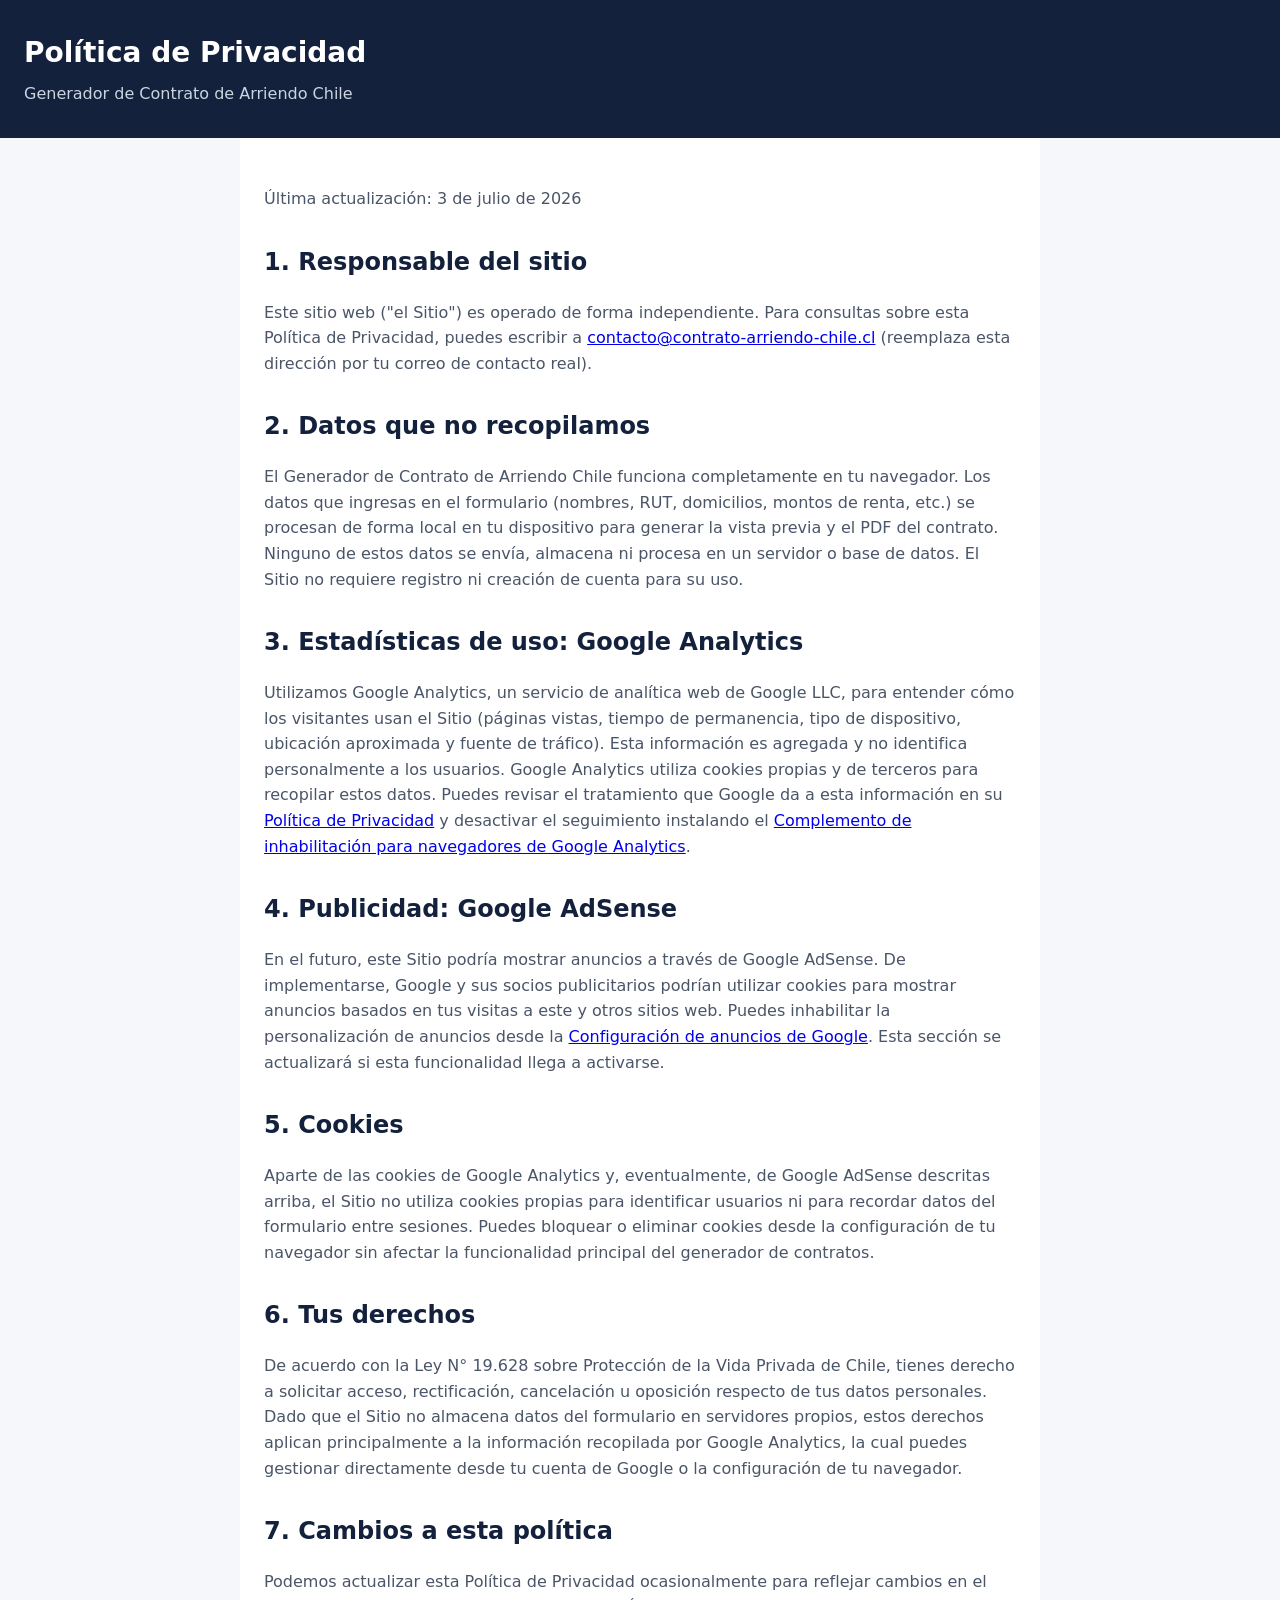
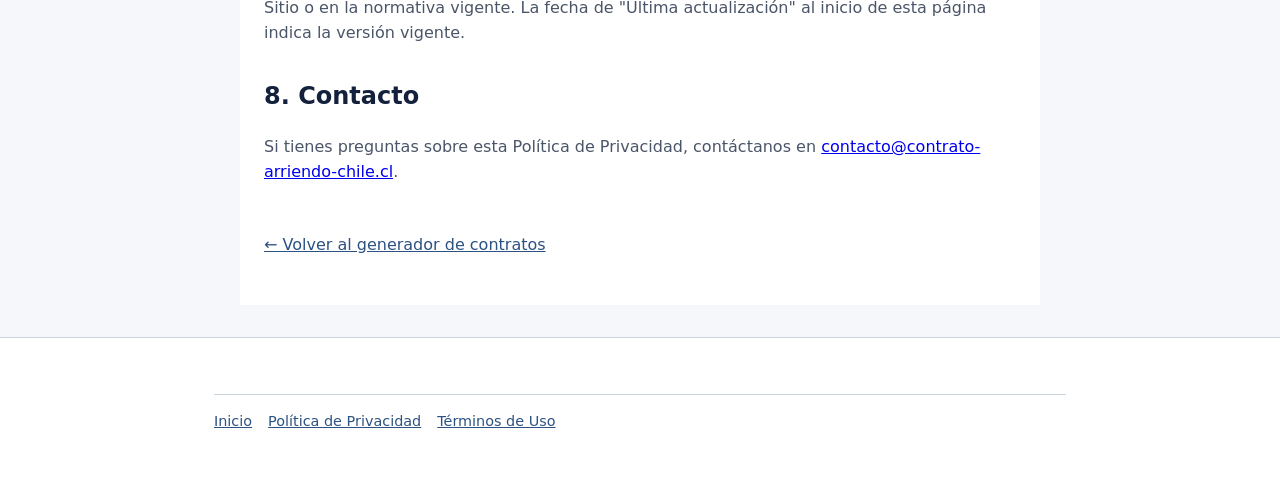
==== privacidad.html @ 9a6b4cc7 "Add privacy policy and terms of use pages Covers client-side-only form processing (no server storage" ====
<!DOCTYPE html>
<html lang="es-CL">
<head>
<meta charset="UTF-8">
<meta name="viewport" content="width=device-width, initial-scale=1">
<title>Política de Privacidad - Generador de Contrato de Arriendo Chile</title>
<meta name="description" content="Política de privacidad del Generador de Contrato de Arriendo Chile: qué datos se recopilan, uso de Google Analytics, cookies y AdSense.">
<meta name="robots" content="index, follow">
<link rel="icon" href="data:image/svg+xml,%3Csvg xmlns='http://www.w3.org/2000/svg' viewBox='0 0 100 100'%3E%3Crect width='100' height='100' rx='16' fill='%2314213d'/%3E%3Ctext x='50' y='68' font-size='58' text-anchor='middle' fill='white' font-family='Georgia,serif'%3E%C2%A7%3C/text%3E%3C/svg%3E">
<link rel="stylesheet" href="css/styles.css">
<script defer src="https://cdn.vercel-insights.com/v1/script.js"></script>
</head>
<body>

<header class="site-header">
  <div class="site-header__inner">
    <h1>Política de Privacidad</h1>
    <p class="site-header__subtitle">Generador de Contrato de Arriendo Chile</p>
  </div>
</header>

<main class="legal-page">

  <p>Última actualización: 3 de julio de 2026</p>

  <h2>1. Responsable del sitio</h2>
  <p>Este sitio web ("el Sitio") es operado de forma independiente. Para consultas sobre esta Política de Privacidad, puedes escribir a <a href="mailto:contacto@contrato-arriendo-chile.cl">contacto@contrato-arriendo-chile.cl</a> (reemplaza esta dirección por tu correo de contacto real).</p>

  <h2>2. Datos que no recopilamos</h2>
  <p>El Generador de Contrato de Arriendo Chile funciona completamente en tu navegador. Los datos que ingresas en el formulario (nombres, RUT, domicilios, montos de renta, etc.) se procesan de forma local en tu dispositivo para generar la vista previa y el PDF del contrato. Ninguno de estos datos se envía, almacena ni procesa en un servidor o base de datos. El Sitio no requiere registro ni creación de cuenta para su uso.</p>

  <h2>3. Estadísticas de uso: Google Analytics</h2>
  <p>Utilizamos Google Analytics, un servicio de analítica web de Google LLC, para entender cómo los visitantes usan el Sitio (páginas vistas, tiempo de permanencia, tipo de dispositivo, ubicación aproximada y fuente de tráfico). Esta información es agregada y no identifica personalmente a los usuarios. Google Analytics utiliza cookies propias y de terceros para recopilar estos datos. Puedes revisar el tratamiento que Google da a esta información en su <a href="https://policies.google.com/privacy" target="_blank" rel="noopener noreferrer">Política de Privacidad</a> y desactivar el seguimiento instalando el <a href="https://tools.google.com/dlpage/gaoptout" target="_blank" rel="noopener noreferrer">Complemento de inhabilitación para navegadores de Google Analytics</a>.</p>

  <h2>4. Publicidad: Google AdSense</h2>
  <p>En el futuro, este Sitio podría mostrar anuncios a través de Google AdSense. De implementarse, Google y sus socios publicitarios podrían utilizar cookies para mostrar anuncios basados en tus visitas a este y otros sitios web. Puedes inhabilitar la personalización de anuncios desde la <a href="https://adssettings.google.com" target="_blank" rel="noopener noreferrer">Configuración de anuncios de Google</a>. Esta sección se actualizará si esta funcionalidad llega a activarse.</p>

  <h2>5. Cookies</h2>
  <p>Aparte de las cookies de Google Analytics y, eventualmente, de Google AdSense descritas arriba, el Sitio no utiliza cookies propias para identificar usuarios ni para recordar datos del formulario entre sesiones. Puedes bloquear o eliminar cookies desde la configuración de tu navegador sin afectar la funcionalidad principal del generador de contratos.</p>

  <h2>6. Tus derechos</h2>
  <p>De acuerdo con la Ley N° 19.628 sobre Protección de la Vida Privada de Chile, tienes derecho a solicitar acceso, rectificación, cancelación u oposición respecto de tus datos personales. Dado que el Sitio no almacena datos del formulario en servidores propios, estos derechos aplican principalmente a la información recopilada por Google Analytics, la cual puedes gestionar directamente desde tu cuenta de Google o la configuración de tu navegador.</p>

  <h2>7. Cambios a esta política</h2>
  <p>Podemos actualizar esta Política de Privacidad ocasionalmente para reflejar cambios en el Sitio o en la normativa vigente. La fecha de "Última actualización" al inicio de esta página indica la versión vigente.</p>

  <h2>8. Contacto</h2>
  <p>Si tienes preguntas sobre esta Política de Privacidad, contáctanos en <a href="mailto:contacto@contrato-arriendo-chile.cl">contacto@contrato-arriendo-chile.cl</a>.</p>

  <a class="volver" href="index.html">← Volver al generador de contratos</a>

</main>

<footer class="site-footer">
  <div class="site-footer__inner">
    <nav class="site-footer__legal" aria-label="Enlaces legales">
      <a href="index.html">Inicio</a>
      <a href="privacidad.html">Política de Privacidad</a>
      <a href="terminos.html">Términos de Uso</a>
    </nav>
  </div>
</footer>

</body>
</html>
---- css/styles.css ----
:root {
  --azul-oscuro: #14213d;
  --azul-medio: #2c5282;
  --gris-texto: #4a5568;
  --gris-borde: #cbd5e0;
  --gris-fondo: #f5f7fa;
  --blanco: #ffffff;
  --rojo-error: #c53030;
  --rojo-fondo-error: #fff5f5;
}

* {
  box-sizing: border-box;
}

html, body {
  margin: 0;
  padding: 0;
}

body {
  font-family: system-ui, -apple-system, "Segoe UI", Roboto, sans-serif;
  color: var(--gris-texto);
  background: var(--gris-fondo);
  line-height: 1.5;
}

h1, h2, h3 {
  color: var(--azul-oscuro);
}

.visually-hidden {
  position: absolute;
  width: 1px;
  height: 1px;
  overflow: hidden;
  clip: rect(0 0 0 0);
  white-space: nowrap;
}

/* Header */

.site-header {
  background: var(--azul-oscuro);
  color: var(--blanco);
  padding: 2rem 1.5rem;
}

.site-header__inner {
  max-width: 1400px;
  margin: 0 auto;
}

.site-header h1 {
  color: var(--blanco);
  margin: 0 0 0.5rem;
  font-size: 1.75rem;
}

.site-header__subtitle {
  margin: 0;
  color: #cbd5e0;
  font-size: 1rem;
}

/* Layout principal */

.app-layout {
  display: grid;
  grid-template-columns: 1fr 1fr;
  gap: 2rem;
  max-width: 1400px;
  margin: 0 auto;
  padding: 1.5rem;
  align-items: start;
}

@media (max-width: 900px) {
  .app-layout {
    grid-template-columns: 1fr;
  }
}

/* Formulario */

.form-panel {
  background: var(--blanco);
  border-radius: 8px;
  padding: 1.5rem;
  box-shadow: 0 1px 3px rgba(0, 0, 0, 0.08);
}

.resumen-errores {
  background: var(--rojo-fondo-error);
  border: 1px solid var(--rojo-error);
  color: var(--rojo-error);
  border-radius: 6px;
  padding: 0.75rem 1rem;
  margin-bottom: 1rem;
}

.resumen-errores ul {
  margin: 0.5rem 0 0;
  padding-left: 1.25rem;
}

.resumen-errores a {
  color: var(--rojo-error);
  text-decoration: underline;
}

.seccion {
  border: 1px solid var(--gris-borde);
  border-radius: 6px;
  margin-bottom: 1.25rem;
  padding: 1rem 1.25rem 1.25rem;
}

.seccion legend {
  font-weight: 600;
  color: var(--azul-oscuro);
  padding: 0 0.5rem;
}

.campo {
  margin-bottom: 1rem;
}

.campo label,
.campo__label-grupo {
  display: block;
  font-size: 0.9rem;
  font-weight: 500;
  margin-bottom: 0.3rem;
  color: var(--azul-oscuro);
}

.campo input[type="text"],
.campo input[type="number"],
.campo input[type="date"],
.campo select,
.campo textarea {
  width: 100%;
  padding: 0.55rem 0.65rem;
  border: 1px solid var(--gris-borde);
  border-radius: 5px;
  font-size: 0.95rem;
  font-family: inherit;
  color: var(--azul-oscuro);
  background: var(--blanco);
}

.campo input:focus,
.campo select:focus,
.campo textarea:focus {
  outline: 2px solid var(--azul-medio);
  outline-offset: 1px;
}

.campo input.campo-invalido,
.campo select.campo-invalido {
  border-color: var(--rojo-error);
}

.opcional {
  color: #64748b;
  font-weight: 400;
  font-size: 0.85rem;
}

.error-mensaje {
  display: block;
  color: var(--rojo-error);
  font-size: 0.82rem;
  margin-top: 0.25rem;
  min-height: 1em;
}

.campo--checkbox label {
  display: flex;
  align-items: center;
  gap: 0.5rem;
  font-weight: 400;
  color: var(--gris-texto);
}

.campo--radio-group {
  display: flex;
  flex-wrap: wrap;
  align-items: center;
  gap: 1rem;
}

.radio-inline {
  display: flex;
  align-items: center;
  gap: 0.4rem;
  font-weight: 400;
  color: var(--gris-texto);
}

.campo--grupo-fechas {
  display: grid;
  grid-template-columns: 1fr 1fr;
  gap: 1rem;
}

.acciones {
  margin-top: 1.5rem;
}

.btn {
  display: inline-block;
  border: none;
  border-radius: 6px;
  padding: 0.75rem 1.5rem;
  font-size: 1rem;
  font-weight: 600;
  cursor: pointer;
  transition: background-color 0.15s ease;
}

.btn--primario {
  background: var(--azul-oscuro);
  color: var(--blanco);
  width: 100%;
}

.btn--primario:hover {
  background: var(--azul-medio);
}

/* Vista previa */

.preview-panel {
  background: var(--blanco);
  border-radius: 8px;
  padding: 1.5rem;
  box-shadow: 0 1px 3px rgba(0, 0, 0, 0.08);
  position: sticky;
  top: 1.5rem;
  max-height: calc(100vh - 3rem);
  overflow-y: auto;
}

@media (max-width: 900px) {
  .preview-panel {
    position: static;
    max-height: none;
  }
}

.preview-panel h2 {
  margin-top: 0;
  font-size: 1.1rem;
}

.preview-documento {
  font-family: Georgia, "Times New Roman", serif;
  color: #1a202c;
  font-size: 0.95rem;
  border-top: 3px solid var(--azul-oscuro);
  padding-top: 1rem;
}

.preview-documento h3 {
  font-size: 1.3rem;
  text-align: center;
  margin-bottom: 1.25rem;
  letter-spacing: 0.02em;
}

.preview-documento .clausula-titulo {
  font-weight: 700;
  margin-top: 1.1rem;
  margin-bottom: 0.3rem;
}

.preview-documento p {
  margin: 0 0 0.75rem;
  text-align: justify;
}

.preview-documento .placeholder {
  color: #64748b;
  font-style: italic;
}

.preview-documento .firmas {
  display: grid;
  grid-template-columns: 1fr 1fr;
  gap: 2rem;
  margin-top: 3rem;
}

.preview-documento .firma-linea {
  border-top: 1px solid #1a202c;
  margin-top: 3rem;
  padding-top: 0.4rem;
  font-size: 0.85rem;
  text-align: center;
}

/* Botón flotante mobile */

.btn-flotante-preview {
  display: none;
}

@media (max-width: 900px) {
  .btn-flotante-preview {
    display: block;
    position: sticky;
    bottom: 1rem;
    margin: 0 auto;
    width: fit-content;
    background: var(--azul-oscuro);
    color: var(--blanco);
    padding: 0.6rem 1.2rem;
    border-radius: 20px;
    text-decoration: none;
    font-size: 0.85rem;
    box-shadow: 0 2px 6px rgba(0, 0, 0, 0.25);
    z-index: 10;
  }
}

/* Footer SEO */

.site-footer {
  background: var(--blanco);
  border-top: 1px solid var(--gris-borde);
  margin-top: 2rem;
}

.site-footer__inner {
  max-width: 900px;
  margin: 0 auto;
  padding: 2rem 1.5rem 3rem;
}

.site-footer__inner p {
  color: var(--gris-texto);
  line-height: 1.6;
}

/* Enlaces legales del footer */

.site-footer__legal {
  display: flex;
  flex-wrap: wrap;
  gap: 1rem;
  margin-top: 1.5rem;
  padding-top: 1rem;
  border-top: 1px solid var(--gris-borde);
}

.site-footer__legal a {
  color: var(--azul-medio);
  font-size: 0.9rem;
}

/* Páginas legales (privacidad, términos) */

.legal-page {
  max-width: 800px;
  margin: 0 auto;
  padding: 2rem 1.5rem 3rem;
  background: var(--blanco);
}

.legal-page h2 {
  margin-top: 2rem;
}

.legal-page p {
  color: var(--gris-texto);
  line-height: 1.6;
}

.legal-page .volver {
  display: inline-block;
  margin-top: 2rem;
  color: var(--azul-medio);
}

@media print {
  .site-header, .form-panel, .btn-flotante-preview, .site-footer {
    display: none;
  }
  .app-layout {
    grid-template-columns: 1fr;
  }
  .preview-panel {
    box-shadow: none;
    position: static;
    max-height: none;
  }
}
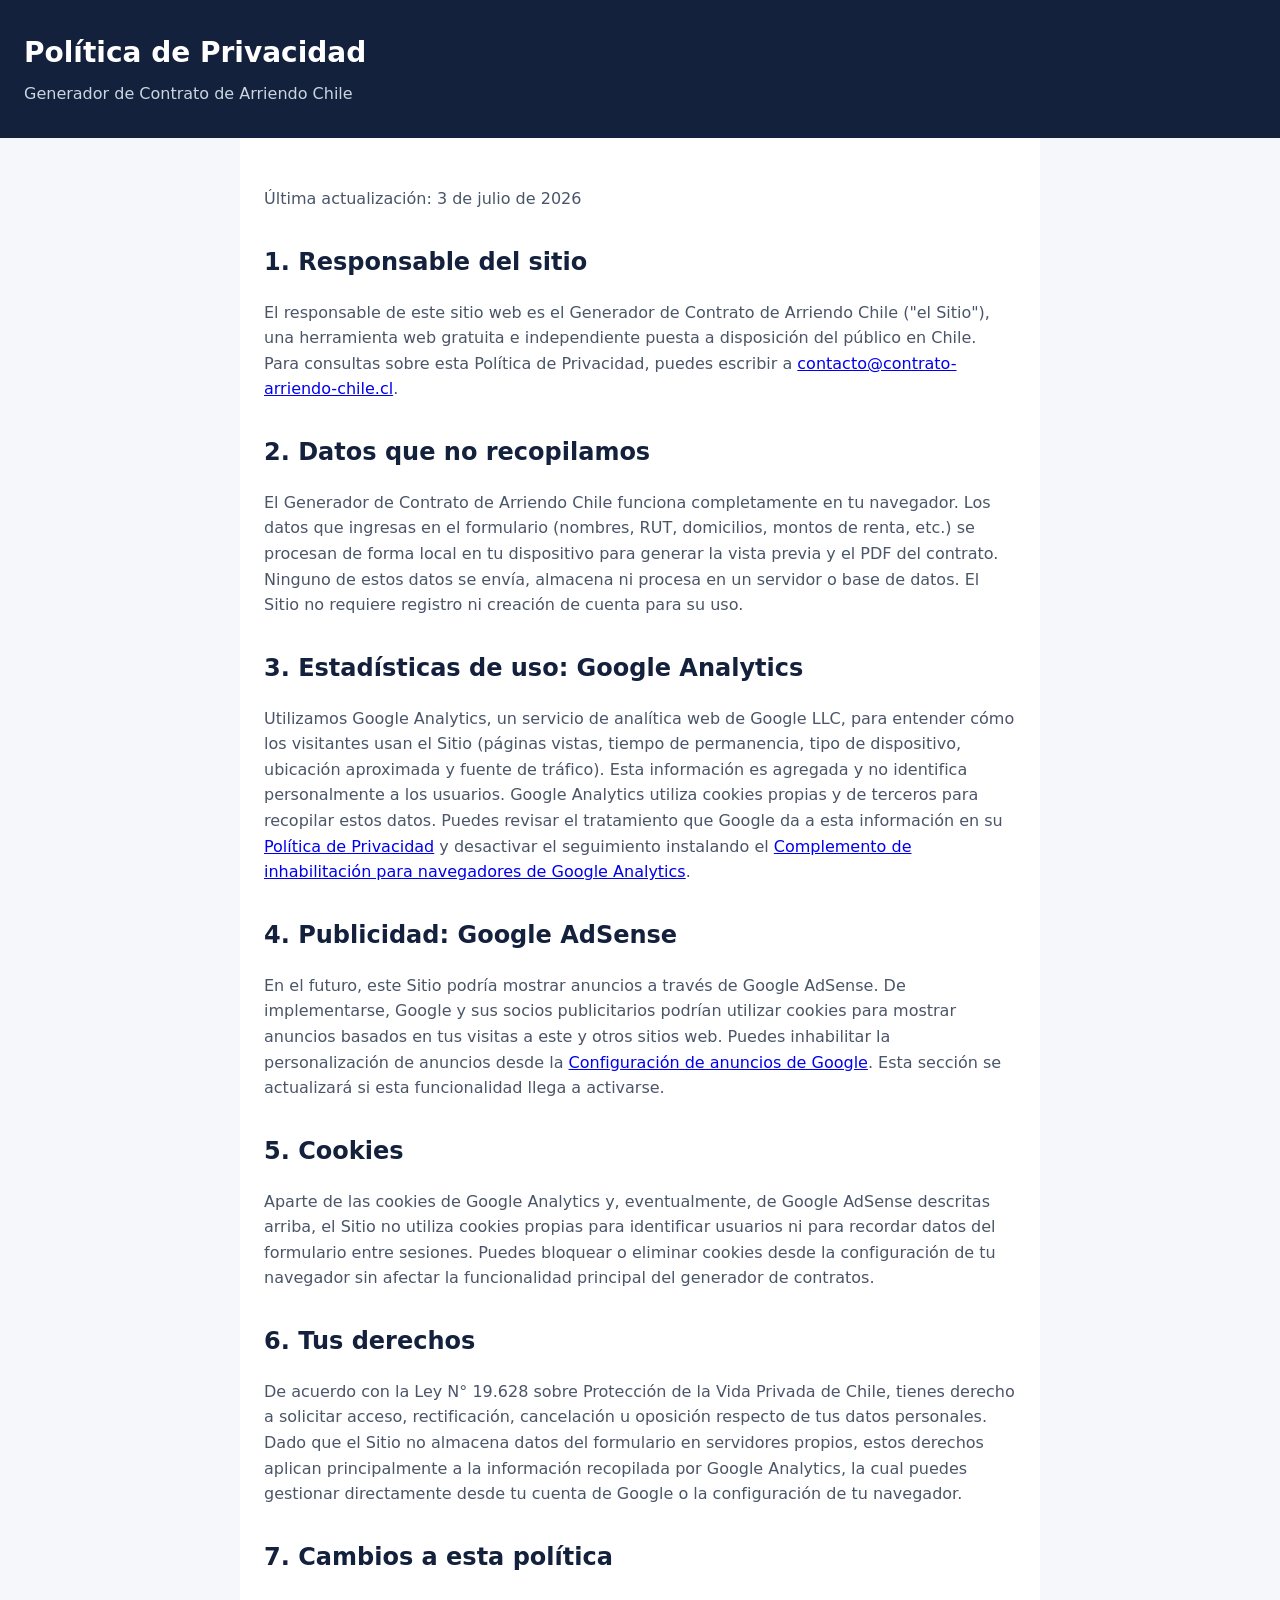
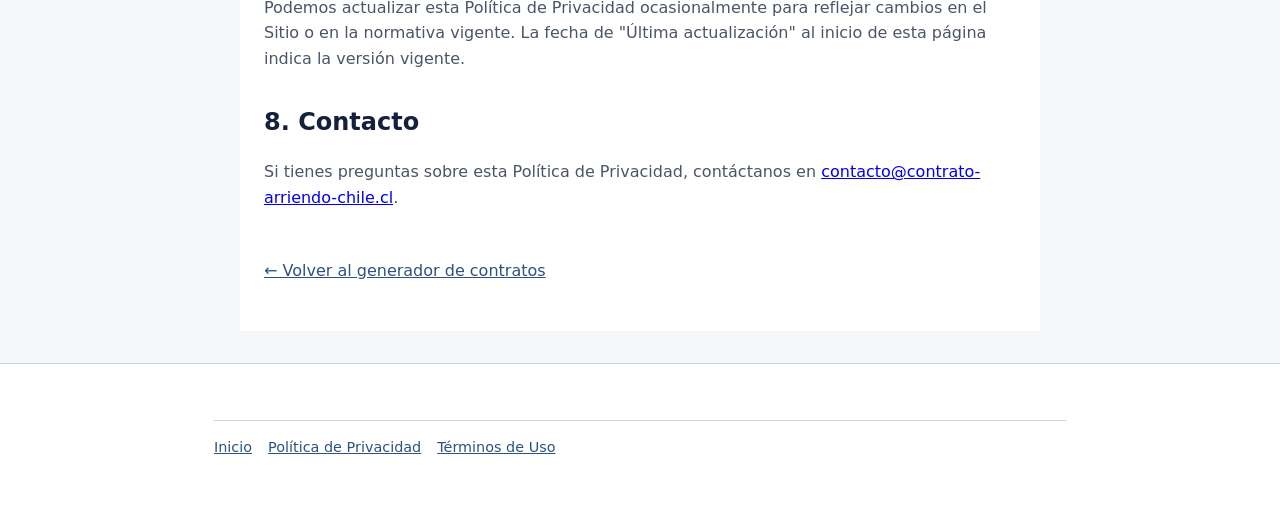
==== commit d673512f: "Complete site owner section and drop placeholder note in privacy policy Co-Authored-By: Claude Sonne" ====
--- a/privacidad.html
+++ b/privacidad.html
@@ -24,7 +24,7 @@
   <p>Última actualización: 3 de julio de 2026</p>
 
   <h2>1. Responsable del sitio</h2>
-  <p>Este sitio web ("el Sitio") es operado de forma independiente. Para consultas sobre esta Política de Privacidad, puedes escribir a <a href="mailto:contacto@contrato-arriendo-chile.cl">contacto@contrato-arriendo-chile.cl</a> (reemplaza esta dirección por tu correo de contacto real).</p>
+  <p>El responsable de este sitio web es el Generador de Contrato de Arriendo Chile ("el Sitio"), una herramienta web gratuita e independiente puesta a disposición del público en Chile. Para consultas sobre esta Política de Privacidad, puedes escribir a <a href="mailto:contacto@contrato-arriendo-chile.cl">contacto@contrato-arriendo-chile.cl</a>.</p>
 
   <h2>2. Datos que no recopilamos</h2>
   <p>El Generador de Contrato de Arriendo Chile funciona completamente en tu navegador. Los datos que ingresas en el formulario (nombres, RUT, domicilios, montos de renta, etc.) se procesan de forma local en tu dispositivo para generar la vista previa y el PDF del contrato. Ninguno de estos datos se envía, almacena ni procesa en un servidor o base de datos. El Sitio no requiere registro ni creación de cuenta para su uso.</p>
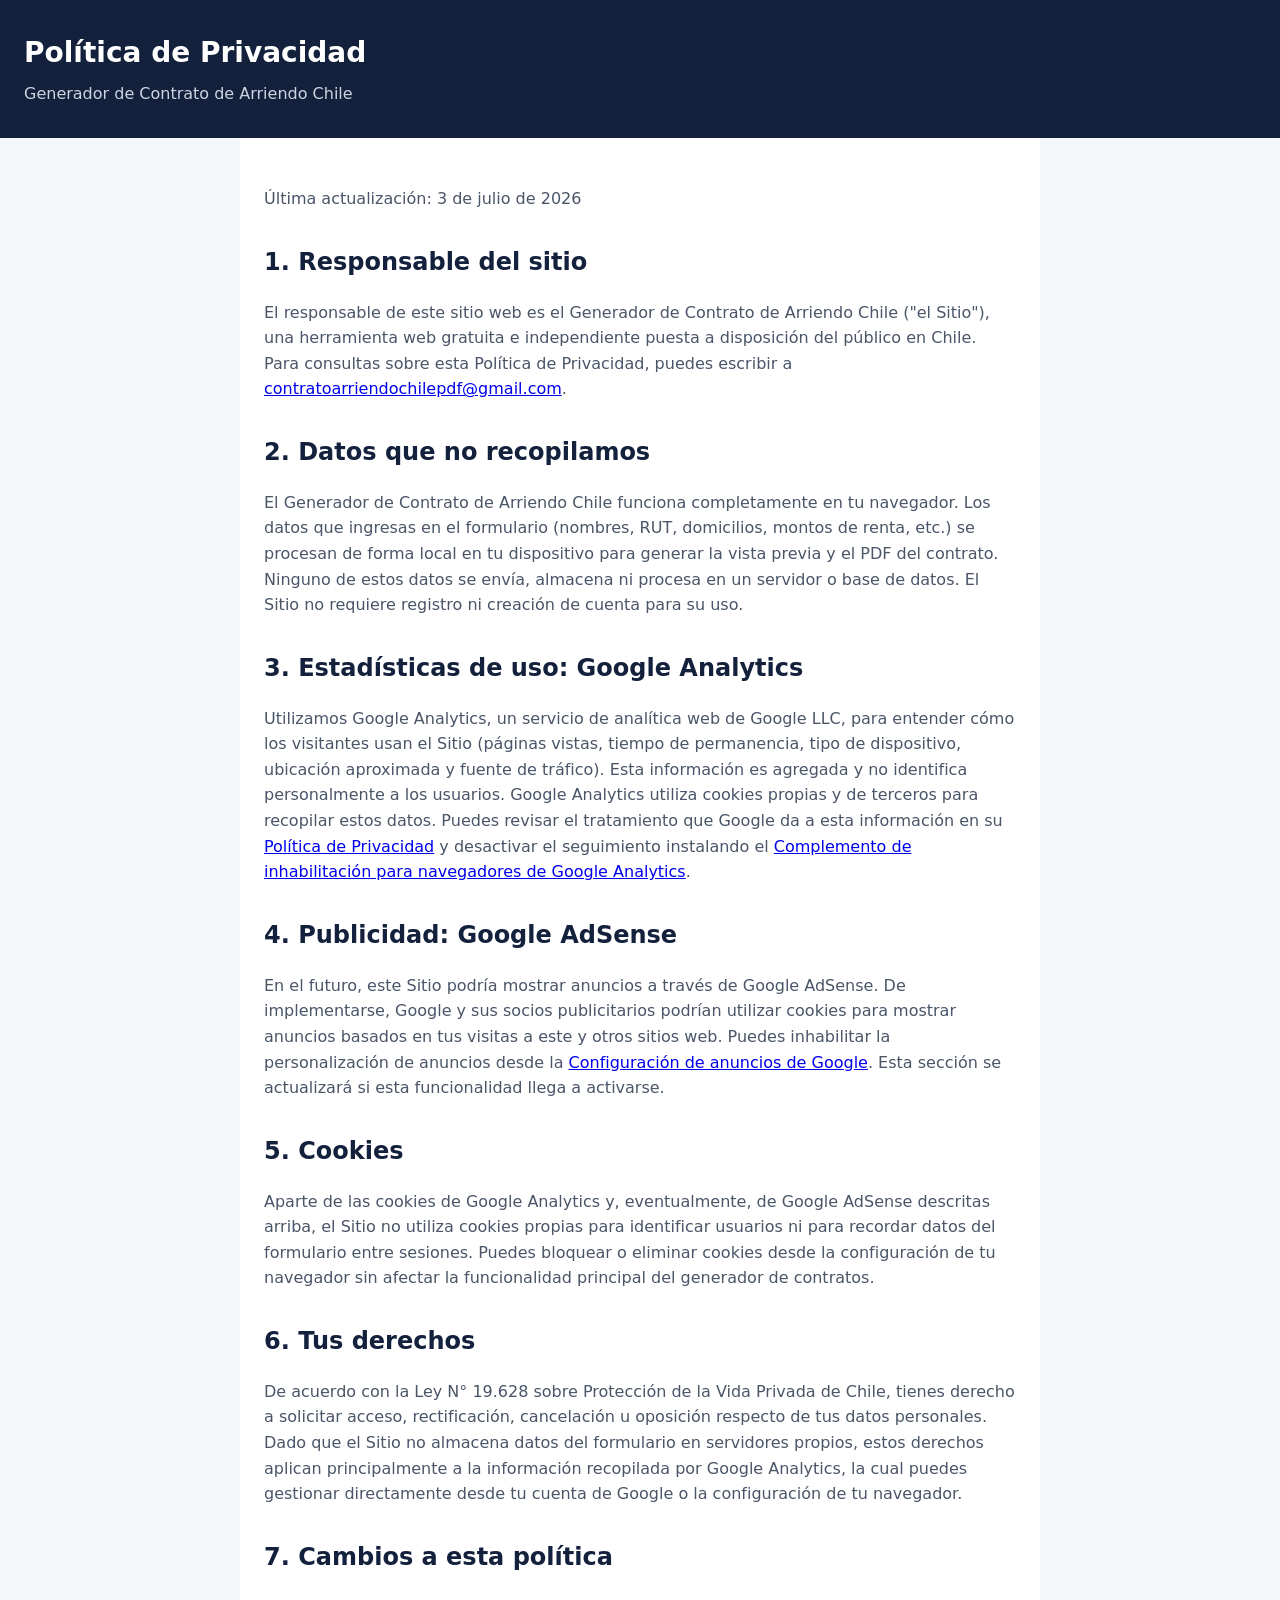
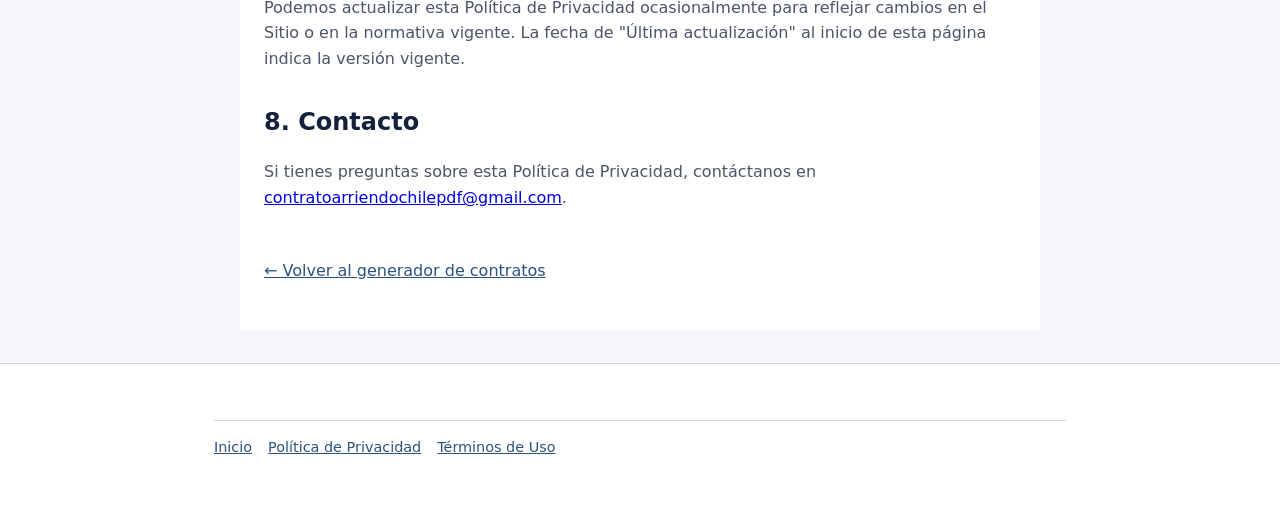
==== commit f6ebf090: "Update contact email to contratoarriendochilepdf@gmail.com Co-Authored-By: Claude Sonnet 5 <noreply@" ====
--- a/privacidad.html
+++ b/privacidad.html
@@ -24,7 +24,7 @@
   <p>Última actualización: 3 de julio de 2026</p>
 
   <h2>1. Responsable del sitio</h2>
-  <p>El responsable de este sitio web es el Generador de Contrato de Arriendo Chile ("el Sitio"), una herramienta web gratuita e independiente puesta a disposición del público en Chile. Para consultas sobre esta Política de Privacidad, puedes escribir a <a href="mailto:contacto@contrato-arriendo-chile.cl">contacto@contrato-arriendo-chile.cl</a>.</p>
+  <p>El responsable de este sitio web es el Generador de Contrato de Arriendo Chile ("el Sitio"), una herramienta web gratuita e independiente puesta a disposición del público en Chile. Para consultas sobre esta Política de Privacidad, puedes escribir a <a href="mailto:contratoarriendochilepdf@gmail.com">contratoarriendochilepdf@gmail.com</a>.</p>
 
   <h2>2. Datos que no recopilamos</h2>
   <p>El Generador de Contrato de Arriendo Chile funciona completamente en tu navegador. Los datos que ingresas en el formulario (nombres, RUT, domicilios, montos de renta, etc.) se procesan de forma local en tu dispositivo para generar la vista previa y el PDF del contrato. Ninguno de estos datos se envía, almacena ni procesa en un servidor o base de datos. El Sitio no requiere registro ni creación de cuenta para su uso.</p>
@@ -45,7 +45,7 @@
   <p>Podemos actualizar esta Política de Privacidad ocasionalmente para reflejar cambios en el Sitio o en la normativa vigente. La fecha de "Última actualización" al inicio de esta página indica la versión vigente.</p>
 
   <h2>8. Contacto</h2>
-  <p>Si tienes preguntas sobre esta Política de Privacidad, contáctanos en <a href="mailto:contacto@contrato-arriendo-chile.cl">contacto@contrato-arriendo-chile.cl</a>.</p>
+  <p>Si tienes preguntas sobre esta Política de Privacidad, contáctanos en <a href="mailto:contratoarriendochilepdf@gmail.com">contratoarriendochilepdf@gmail.com</a>.</p>
 
   <a class="volver" href="index.html">← Volver al generador de contratos</a>
 
